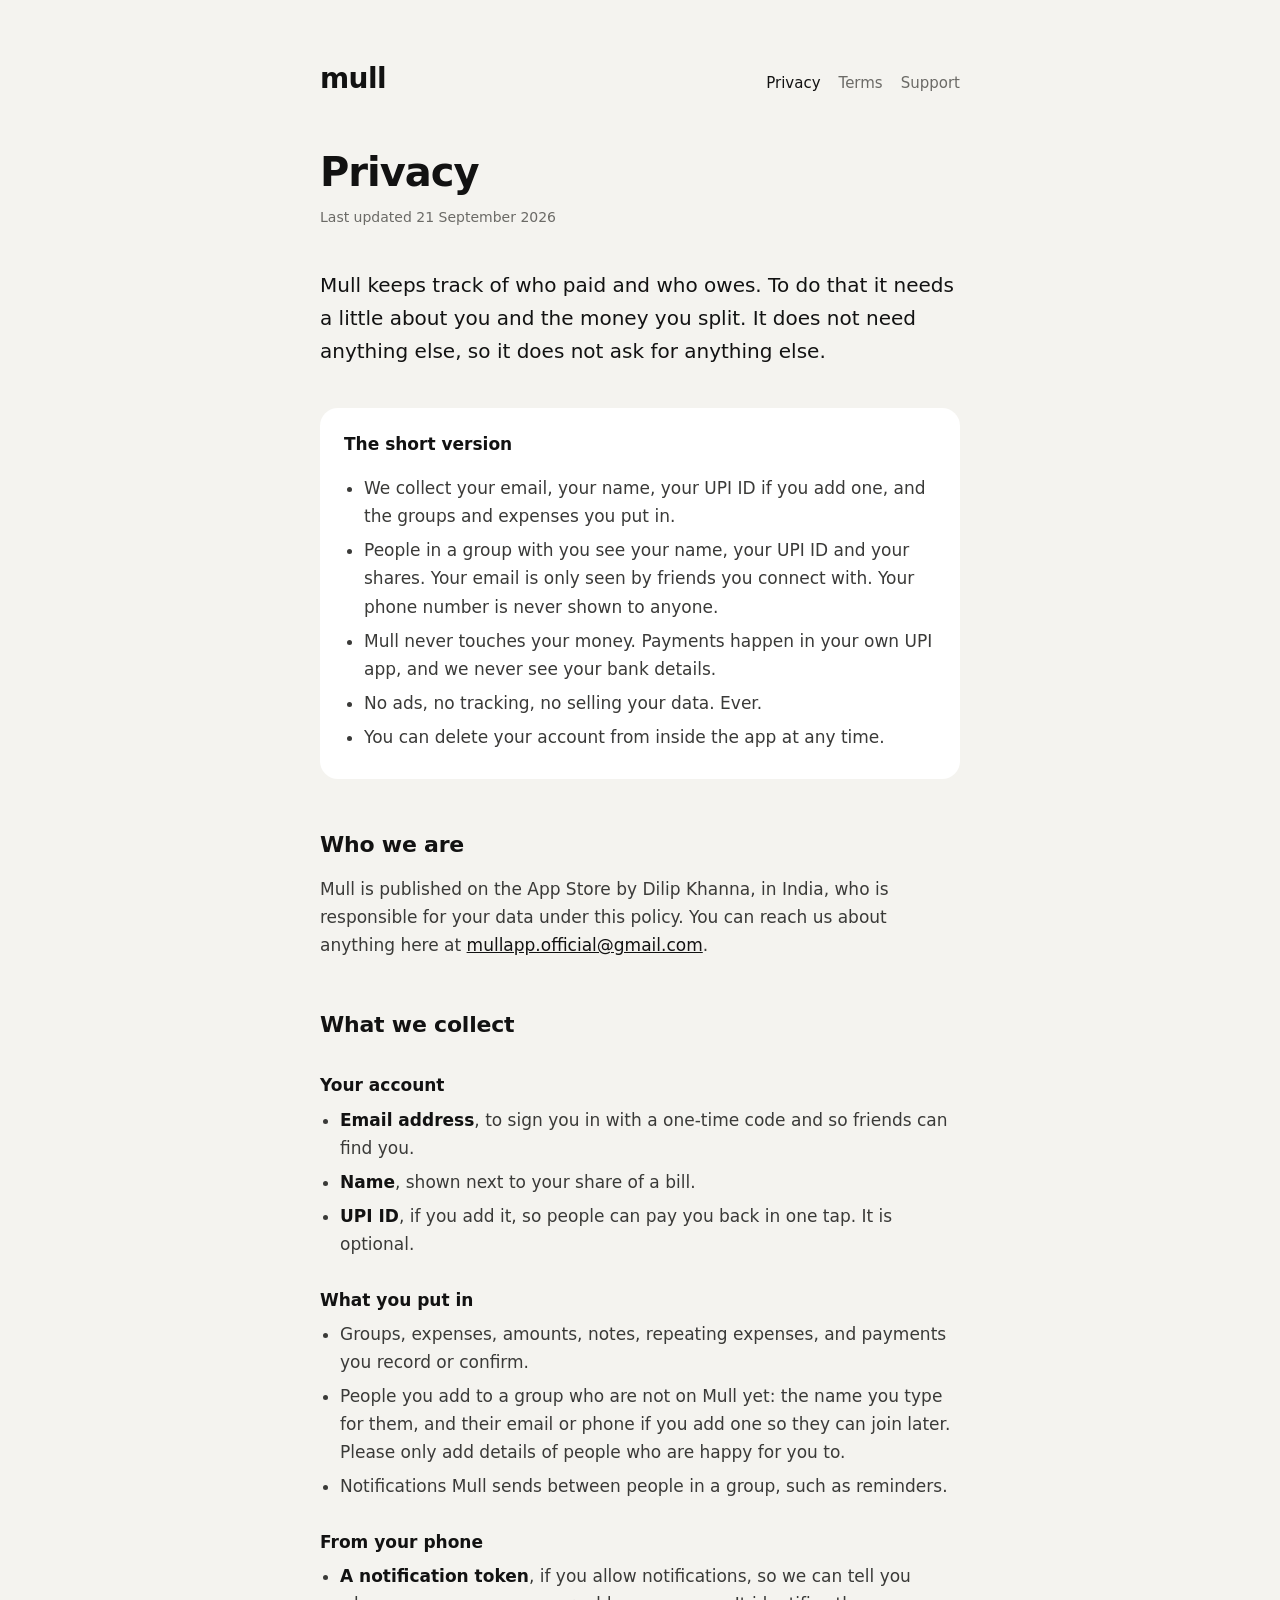
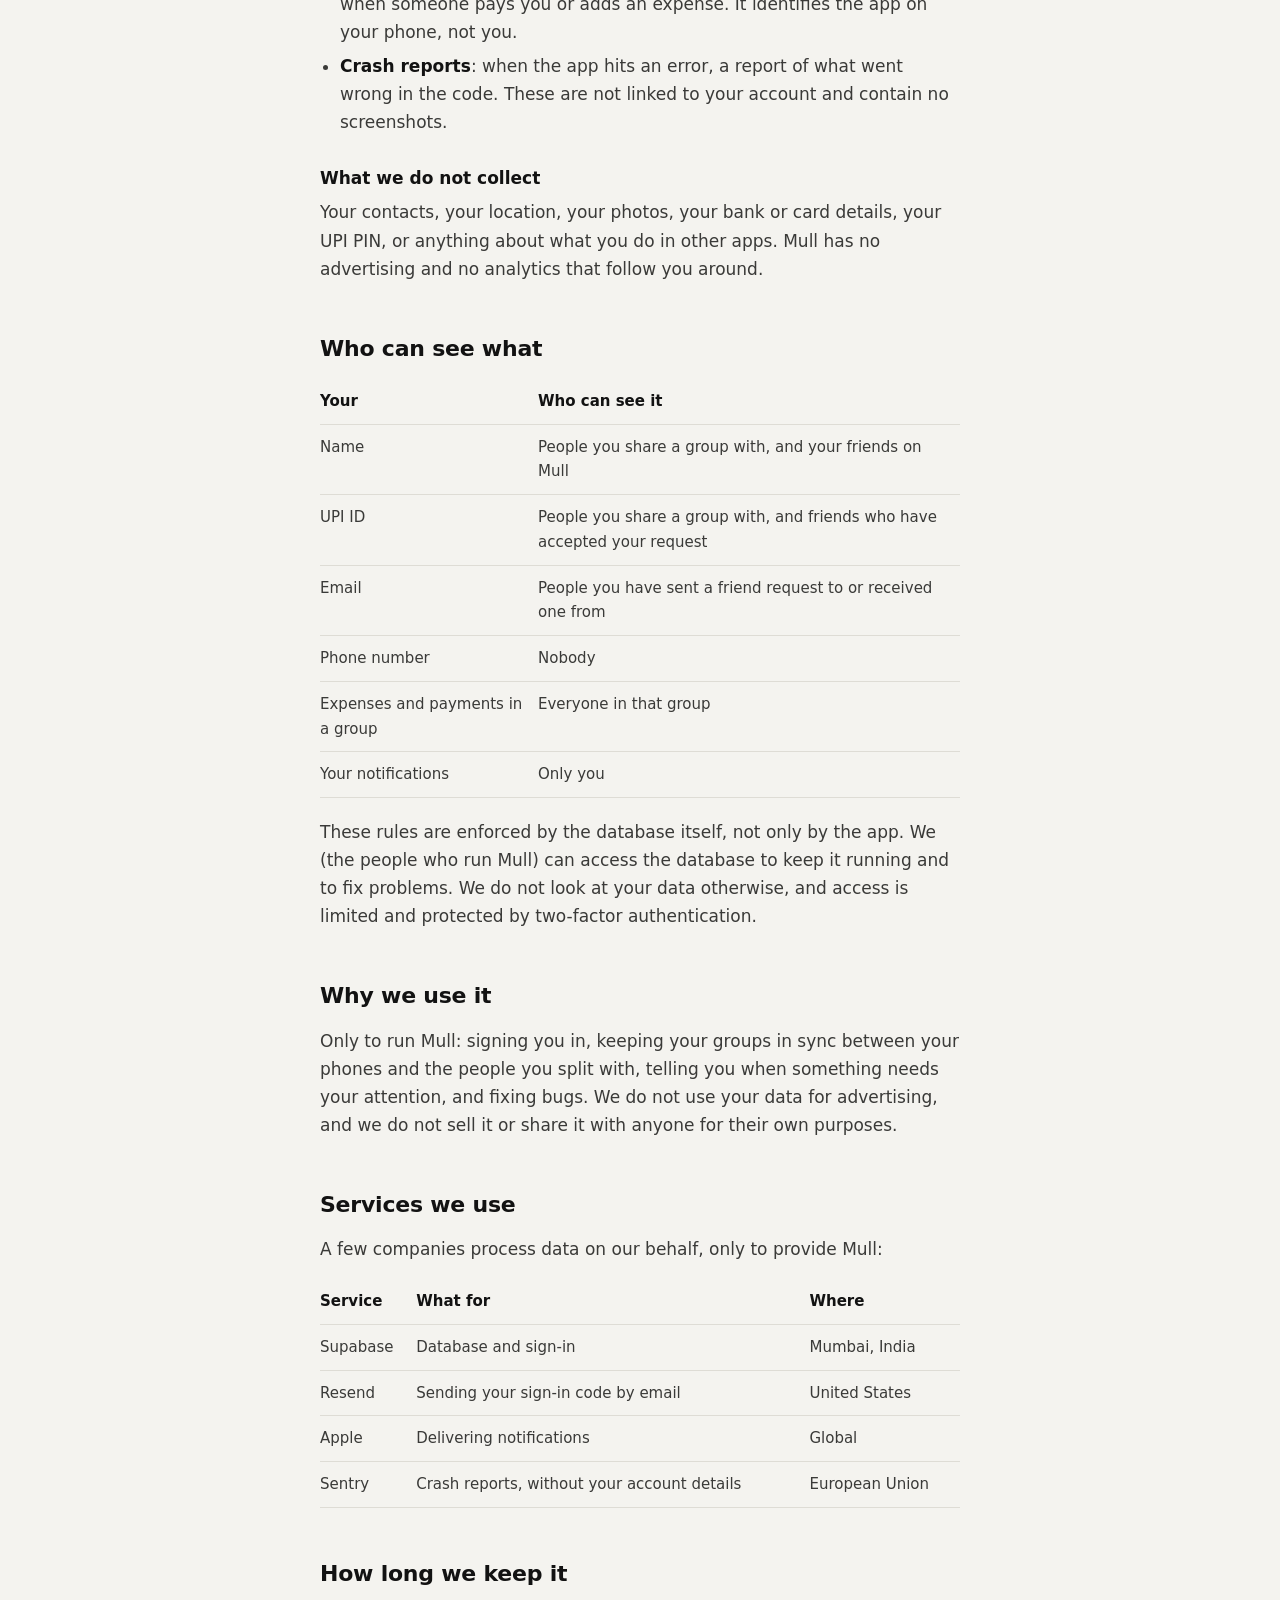
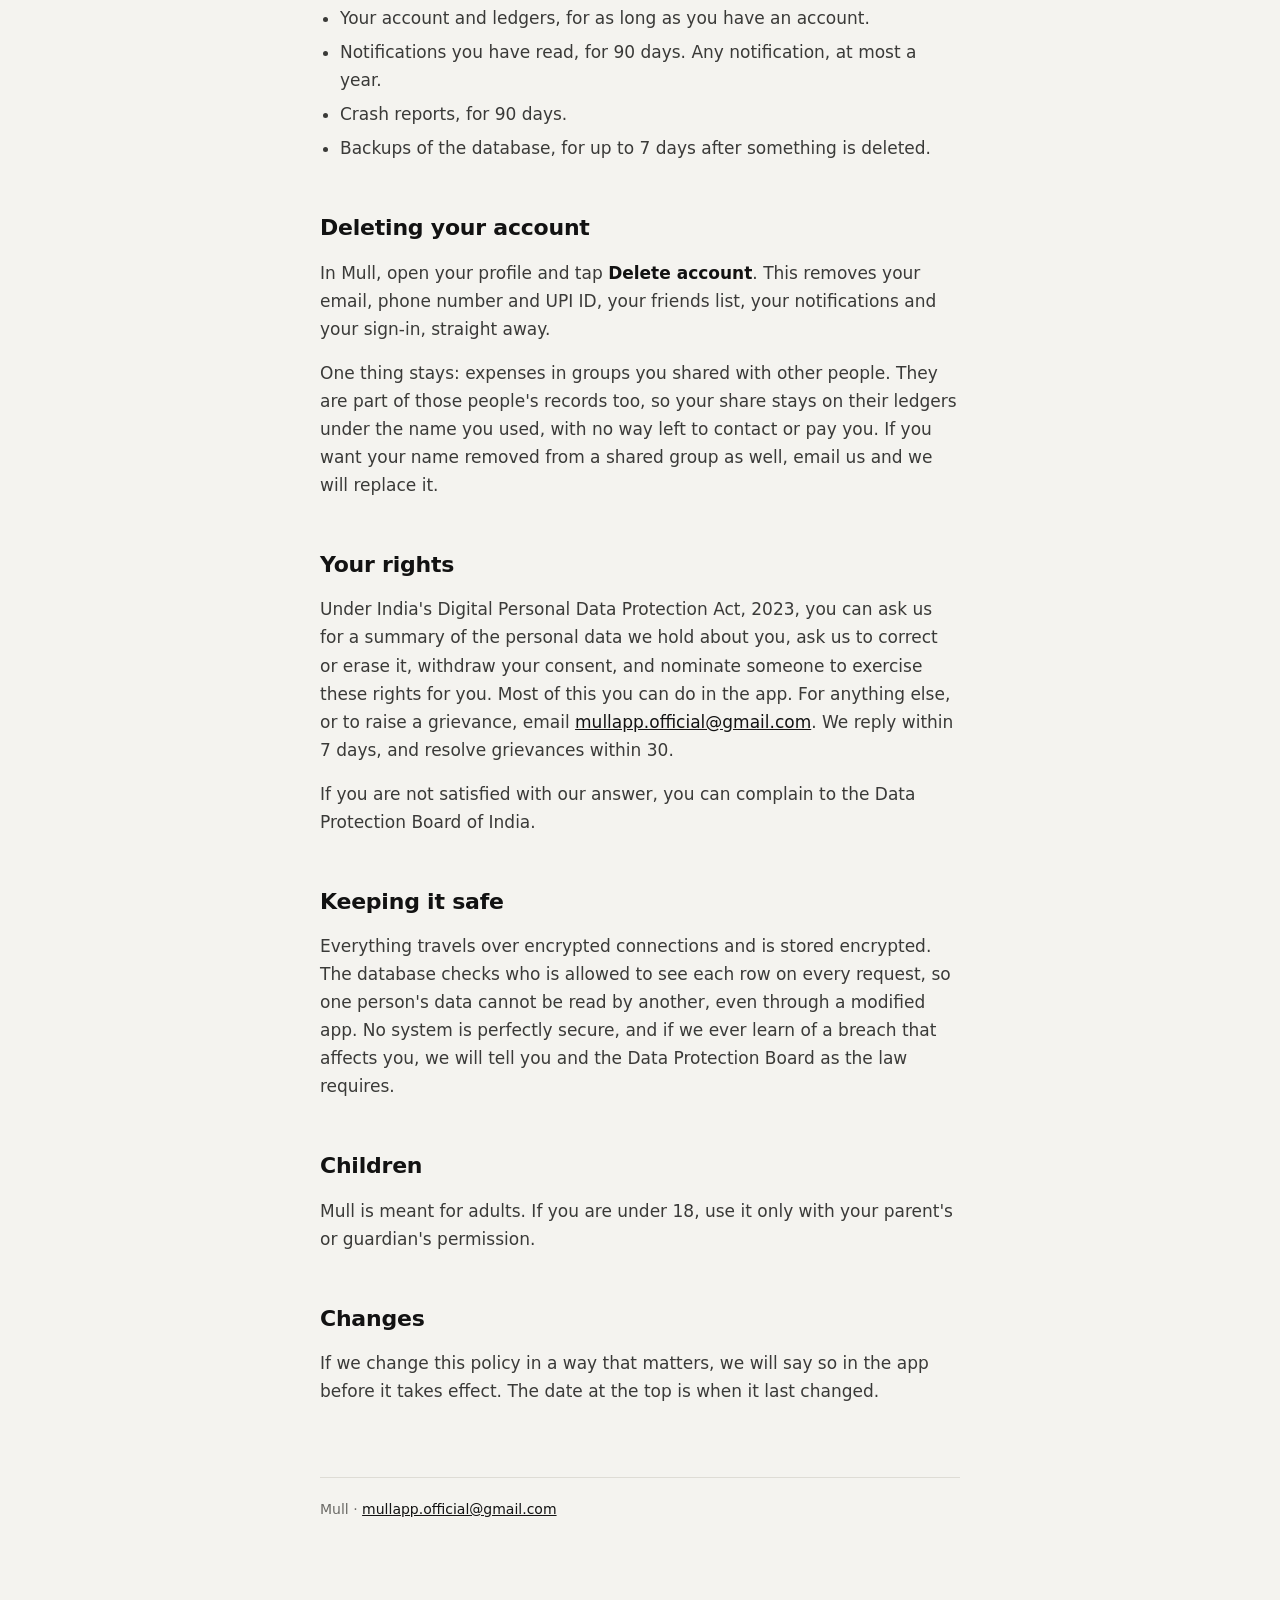
==== site/privacy.html @ 541d3b37 "Privacy pages, store listing, screenshots and release scripts site/: privacy policy, terms and suppo" ====
<!doctype html>
<html lang="en">
<head>
<meta charset="utf-8">
<meta name="viewport" content="width=device-width, initial-scale=1">
<title>Privacy · Mull</title>
<meta name="description" content="What Mull collects, who can see it, and how to delete it.">
<link rel="stylesheet" href="style.css">
</head>
<body>
<main>
<header>
  <a class="mark" href="index.html">mull</a>
  <nav><a href="privacy.html" aria-current="page">Privacy</a><a href="terms.html">Terms</a><a href="support.html">Support</a></nav>
</header>

<h1>Privacy</h1>
<p class="updated">Last updated 21 September 2026</p>

<p class="lede">Mull keeps track of who paid and who owes. To do that it needs a little about you and the money you split. It does not need anything else, so it does not ask for anything else.</p>

<div class="card">
<p><strong>The short version</strong></p>
<ul>
  <li>We collect your email, your name, your UPI ID if you add one, and the groups and expenses you put in.</li>
  <li>People in a group with you see your name, your UPI ID and your shares. Your email is only seen by friends you connect with. Your phone number is never shown to anyone.</li>
  <li>Mull never touches your money. Payments happen in your own UPI app, and we never see your bank details.</li>
  <li>No ads, no tracking, no selling your data. Ever.</li>
  <li>You can delete your account from inside the app at any time.</li>
</ul>
</div>

<h2>Who we are</h2>
<p>Mull is published on the App Store by Dilip Khanna, in India, who is responsible for your data under this policy. You can reach us about anything here at <a href="mailto:mullapp.official@gmail.com">mullapp.official@gmail.com</a>.</p>

<h2>What we collect</h2>
<h3>Your account</h3>
<ul>
  <li><strong>Email address</strong>, to sign you in with a one-time code and so friends can find you.</li>
  <li><strong>Name</strong>, shown next to your share of a bill.</li>
  <li><strong>UPI ID</strong>, if you add it, so people can pay you back in one tap. It is optional.</li>
</ul>
<h3>What you put in</h3>
<ul>
  <li>Groups, expenses, amounts, notes, repeating expenses, and payments you record or confirm.</li>
  <li>People you add to a group who are not on Mull yet: the name you type for them, and their email or phone if you add one so they can join later. Please only add details of people who are happy for you to.</li>
  <li>Notifications Mull sends between people in a group, such as reminders.</li>
</ul>
<h3>From your phone</h3>
<ul>
  <li><strong>A notification token</strong>, if you allow notifications, so we can tell you when someone pays you or adds an expense. It identifies the app on your phone, not you.</li>
  <li><strong>Crash reports</strong>: when the app hits an error, a report of what went wrong in the code. These are not linked to your account and contain no screenshots.</li>
</ul>
<h3>What we do not collect</h3>
<p>Your contacts, your location, your photos, your bank or card details, your UPI PIN, or anything about what you do in other apps. Mull has no advertising and no analytics that follow you around.</p>

<h2>Who can see what</h2>
<table>
  <tr><th>Your</th><th>Who can see it</th></tr>
  <tr><td>Name</td><td>People you share a group with, and your friends on Mull</td></tr>
  <tr><td>UPI ID</td><td>People you share a group with, and friends who have accepted your request</td></tr>
  <tr><td>Email</td><td>People you have sent a friend request to or received one from</td></tr>
  <tr><td>Phone number</td><td>Nobody</td></tr>
  <tr><td>Expenses and payments in a group</td><td>Everyone in that group</td></tr>
  <tr><td>Your notifications</td><td>Only you</td></tr>
</table>
<p>These rules are enforced by the database itself, not only by the app. We (the people who run Mull) can access the database to keep it running and to fix problems. We do not look at your data otherwise, and access is limited and protected by two-factor authentication.</p>

<h2>Why we use it</h2>
<p>Only to run Mull: signing you in, keeping your groups in sync between your phones and the people you split with, telling you when something needs your attention, and fixing bugs. We do not use your data for advertising, and we do not sell it or share it with anyone for their own purposes.</p>

<h2>Services we use</h2>
<p>A few companies process data on our behalf, only to provide Mull:</p>
<table>
  <tr><th>Service</th><th>What for</th><th>Where</th></tr>
  <tr><td>Supabase</td><td>Database and sign-in</td><td>Mumbai, India</td></tr>
  <tr><td>Resend</td><td>Sending your sign-in code by email</td><td>United States</td></tr>
  <tr><td>Apple</td><td>Delivering notifications</td><td>Global</td></tr>
  <tr><td>Sentry</td><td>Crash reports, without your account details</td><td>European Union</td></tr>
</table>

<h2>How long we keep it</h2>
<ul>
  <li>Your account and ledgers, for as long as you have an account.</li>
  <li>Notifications you have read, for 90 days. Any notification, at most a year.</li>
  <li>Crash reports, for 90 days.</li>
  <li>Backups of the database, for up to 7 days after something is deleted.</li>
</ul>

<h2 id="deleting-your-account">Deleting your account</h2>
<p>In Mull, open your profile and tap <strong>Delete account</strong>. This removes your email, phone number and UPI ID, your friends list, your notifications and your sign-in, straight away.</p>
<p>One thing stays: expenses in groups you shared with other people. They are part of those people's records too, so your share stays on their ledgers under the name you used, with no way left to contact or pay you. If you want your name removed from a shared group as well, email us and we will replace it.</p>

<h2>Your rights</h2>
<p>Under India's Digital Personal Data Protection Act, 2023, you can ask us for a summary of the personal data we hold about you, ask us to correct or erase it, withdraw your consent, and nominate someone to exercise these rights for you. Most of this you can do in the app. For anything else, or to raise a grievance, email <a href="mailto:mullapp.official@gmail.com">mullapp.official@gmail.com</a>. We reply within 7 days, and resolve grievances within 30.</p>
<p>If you are not satisfied with our answer, you can complain to the Data Protection Board of India.</p>

<h2>Keeping it safe</h2>
<p>Everything travels over encrypted connections and is stored encrypted. The database checks who is allowed to see each row on every request, so one person's data cannot be read by another, even through a modified app. No system is perfectly secure, and if we ever learn of a breach that affects you, we will tell you and the Data Protection Board as the law requires.</p>

<h2>Children</h2>
<p>Mull is meant for adults. If you are under 18, use it only with your parent's or guardian's permission.</p>

<h2>Changes</h2>
<p>If we change this policy in a way that matters, we will say so in the app before it takes effect. The date at the top is when it last changed.</p>

<footer>Mull · <a href="mailto:mullapp.official@gmail.com">mullapp.official@gmail.com</a></footer>
</main>
</body>
</html>
---- site/style.css ----
/* Mull's pages: the app's rules, on the web. Monochrome, no colour carrying
   meaning, dark first. */
:root {
  --screen: #f4f3ef; --ink: #121212; --ink2: #3a3a38; --ink3: #6b6a66; --rule: #dedcd5; --card: #ffffff;
}
@media (prefers-color-scheme: dark) {
  :root { --screen: #0e0e0d; --ink: #f2f1ec; --ink2: #c9c8c2; --ink3: #8f8e88; --rule: #2a2a28; --card: #171716; }
}
* { box-sizing: border-box; }
html { -webkit-text-size-adjust: 100%; }
body {
  margin: 0; background: var(--screen); color: var(--ink2);
  font: 17px/1.65 -apple-system, BlinkMacSystemFont, "Segoe UI", Inter, system-ui, sans-serif;
}
main { max-width: 680px; margin: 0 auto; padding: 56px 20px 96px; }
header { display: flex; align-items: baseline; justify-content: space-between; gap: 16px; margin-bottom: 48px; }
.mark { font-weight: 600; font-size: 28px; letter-spacing: -.02em; color: var(--ink); text-decoration: none; }
nav a { color: var(--ink3); text-decoration: none; margin-left: 18px; font-size: 15px; }
nav a:hover, nav a[aria-current] { color: var(--ink); }
h1 { color: var(--ink); font-size: 40px; line-height: 1.1; letter-spacing: -.025em; margin: 0 0 12px; font-weight: 600; }
.updated { color: var(--ink3); font-size: 14px; margin: 0 0 40px; }
.lede { font-size: 20px; color: var(--ink); margin: 0 0 40px; }
h2 { color: var(--ink); font-size: 22px; letter-spacing: -.01em; margin: 48px 0 12px; font-weight: 600; }
h3 { color: var(--ink); font-size: 17px; margin: 28px 0 6px; font-weight: 600; }
p, ul { margin: 0 0 16px; }
ul { padding-left: 20px; }
li { margin-bottom: 6px; }
strong { color: var(--ink); font-weight: 600; }
a { color: var(--ink); }
.card { background: var(--card); border-radius: 18px; padding: 22px 24px; margin: 24px 0; }
.card p:last-child, .card ul:last-child { margin-bottom: 0; }
table { width: 100%; border-collapse: collapse; margin: 8px 0 20px; font-size: 15px; }
th, td { text-align: left; padding: 10px 8px 10px 0; border-bottom: 1px solid var(--rule); vertical-align: top; }
th { color: var(--ink); font-weight: 600; }
footer { margin-top: 72px; padding-top: 20px; border-top: 1px solid var(--rule); color: var(--ink3); font-size: 14px; }
@media (max-width: 480px) {
  main { padding-top: 32px; }
  h1 { font-size: 32px; }
  header { flex-direction: column; gap: 8px; }
  nav a { margin: 0 18px 0 0; }
  table { font-size: 14px; }
}
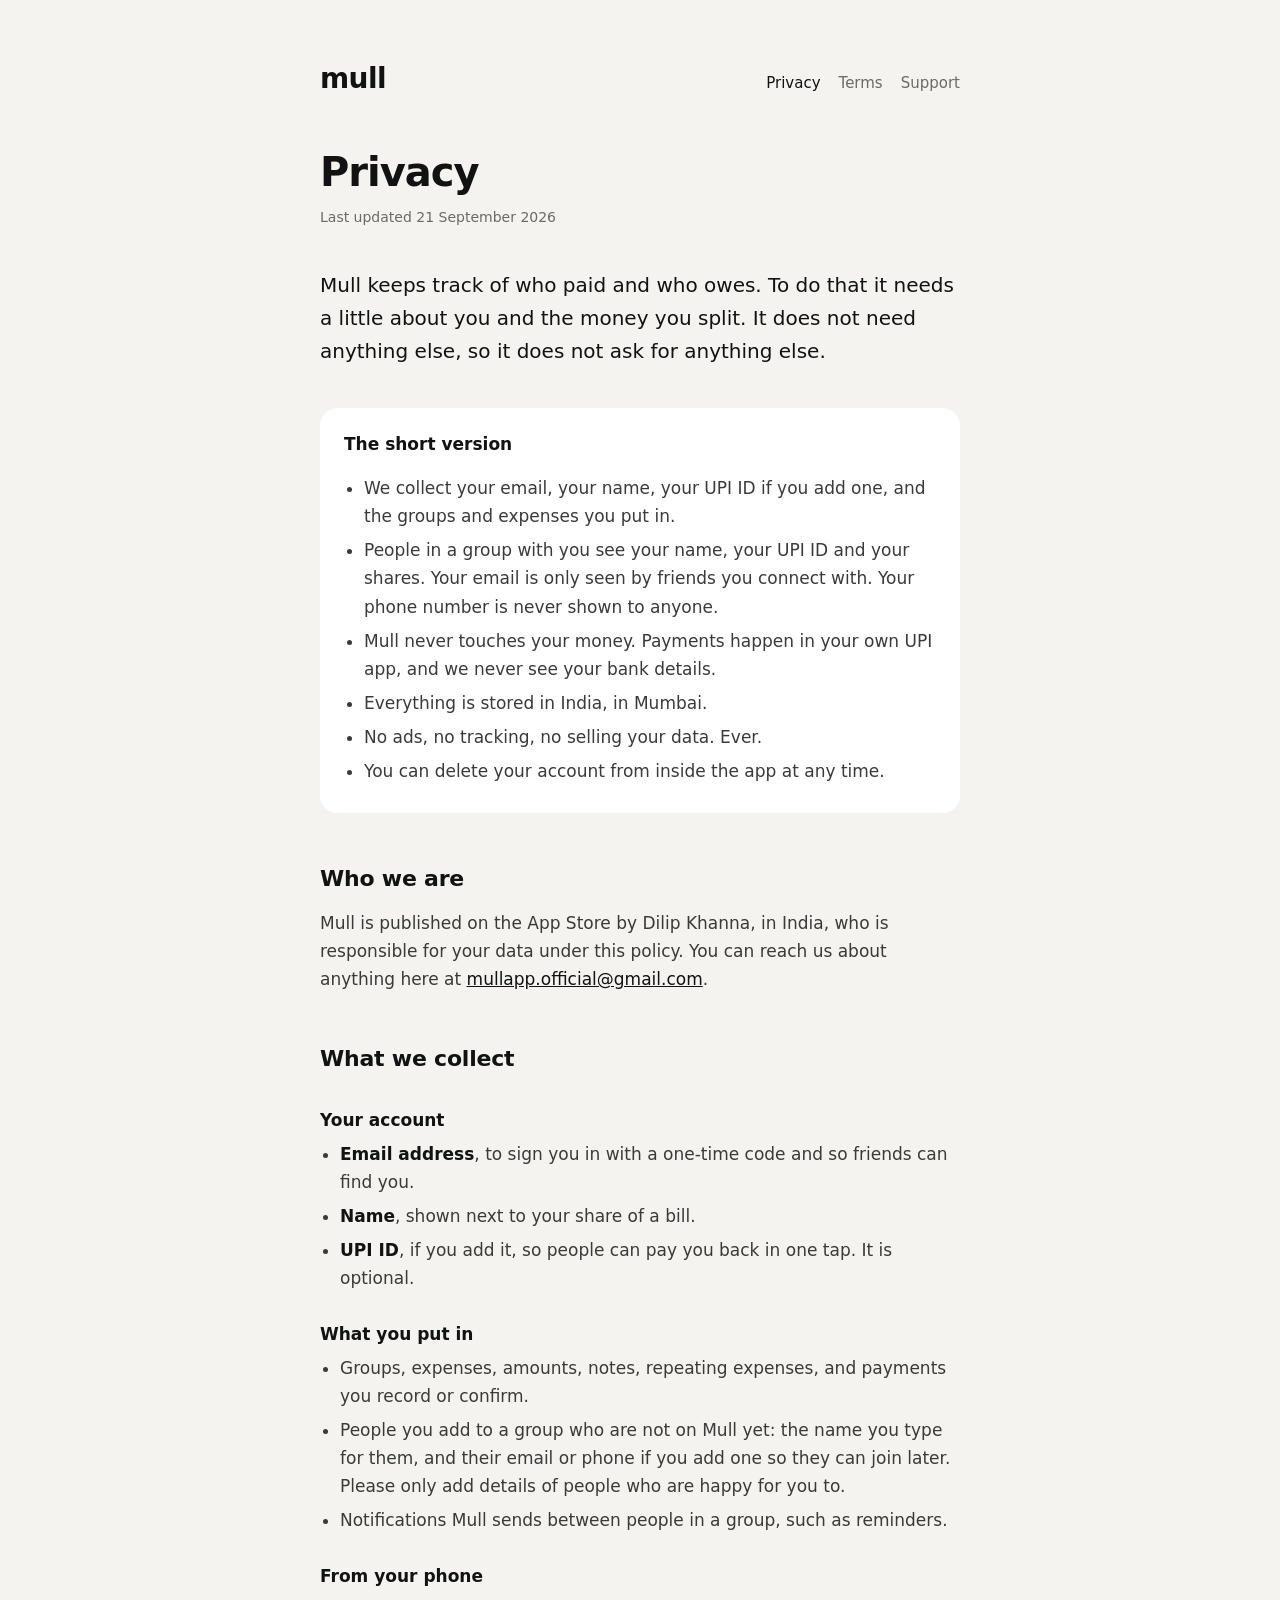
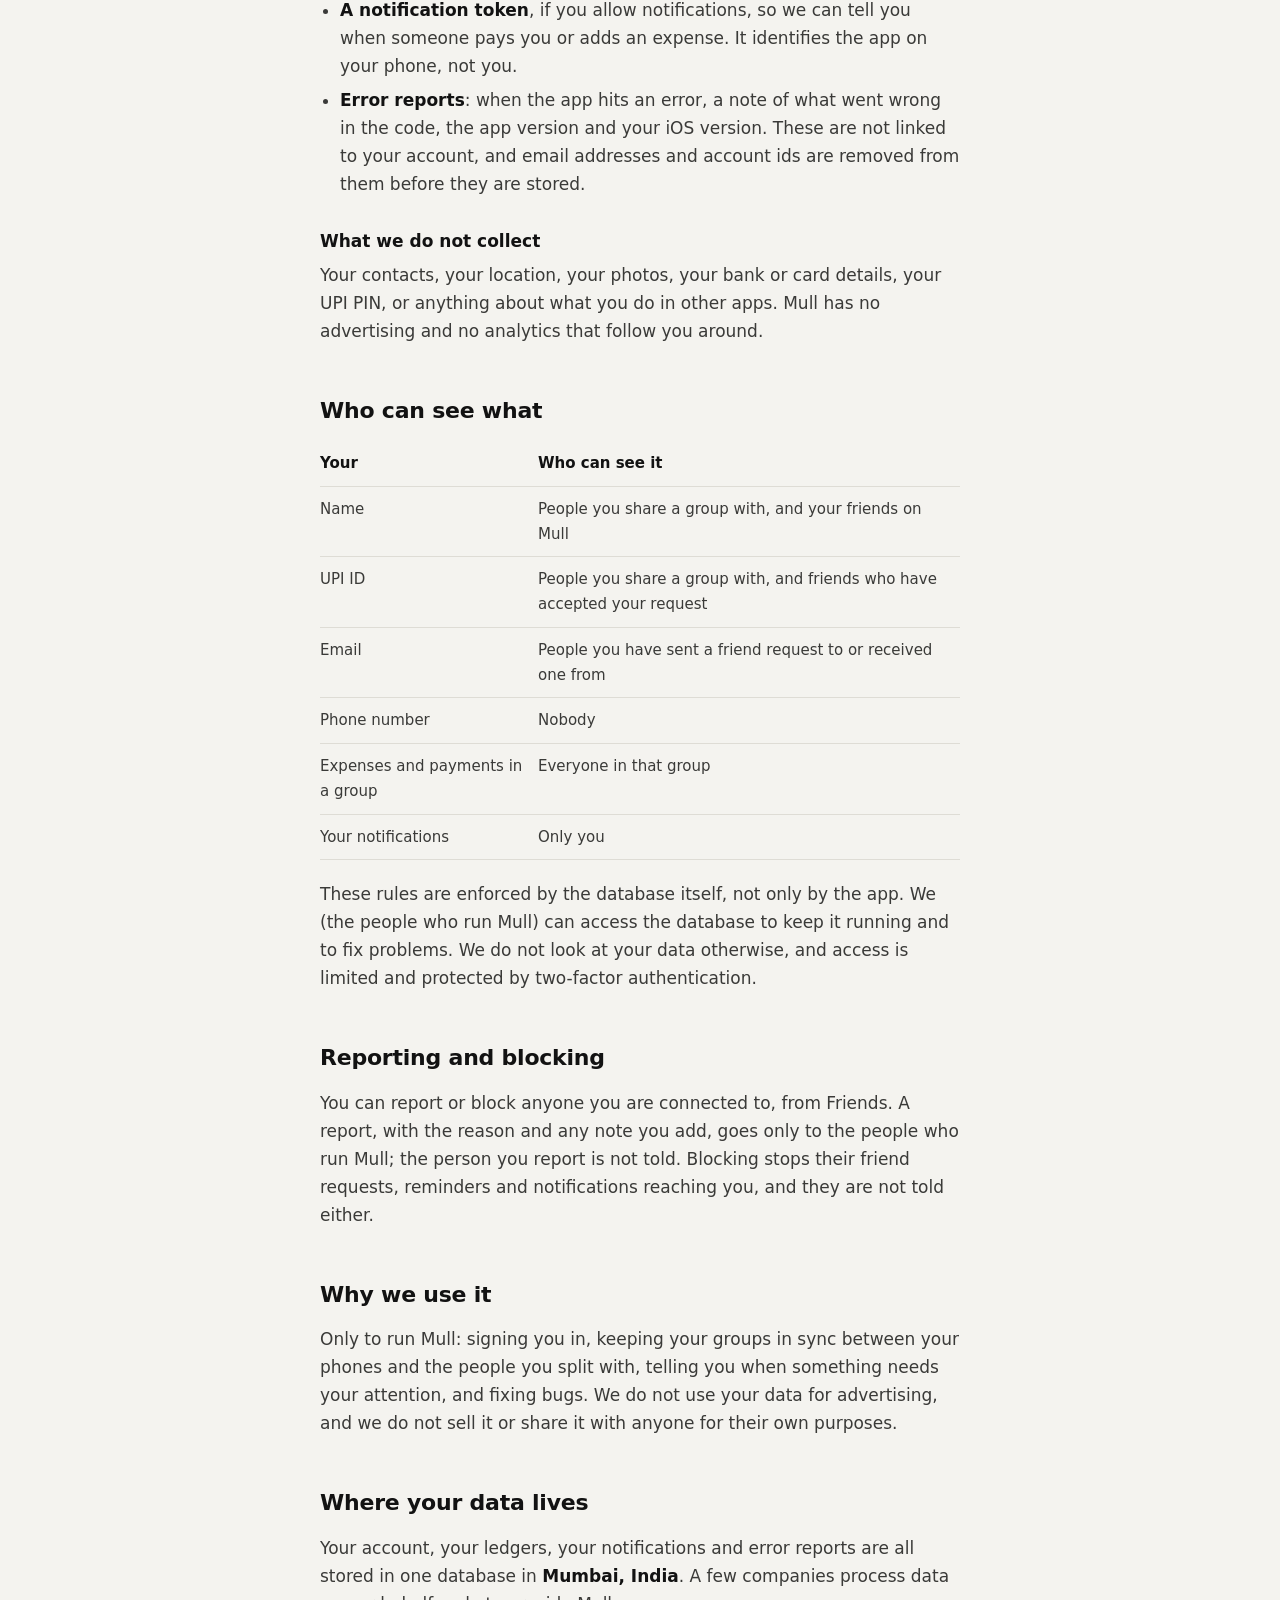
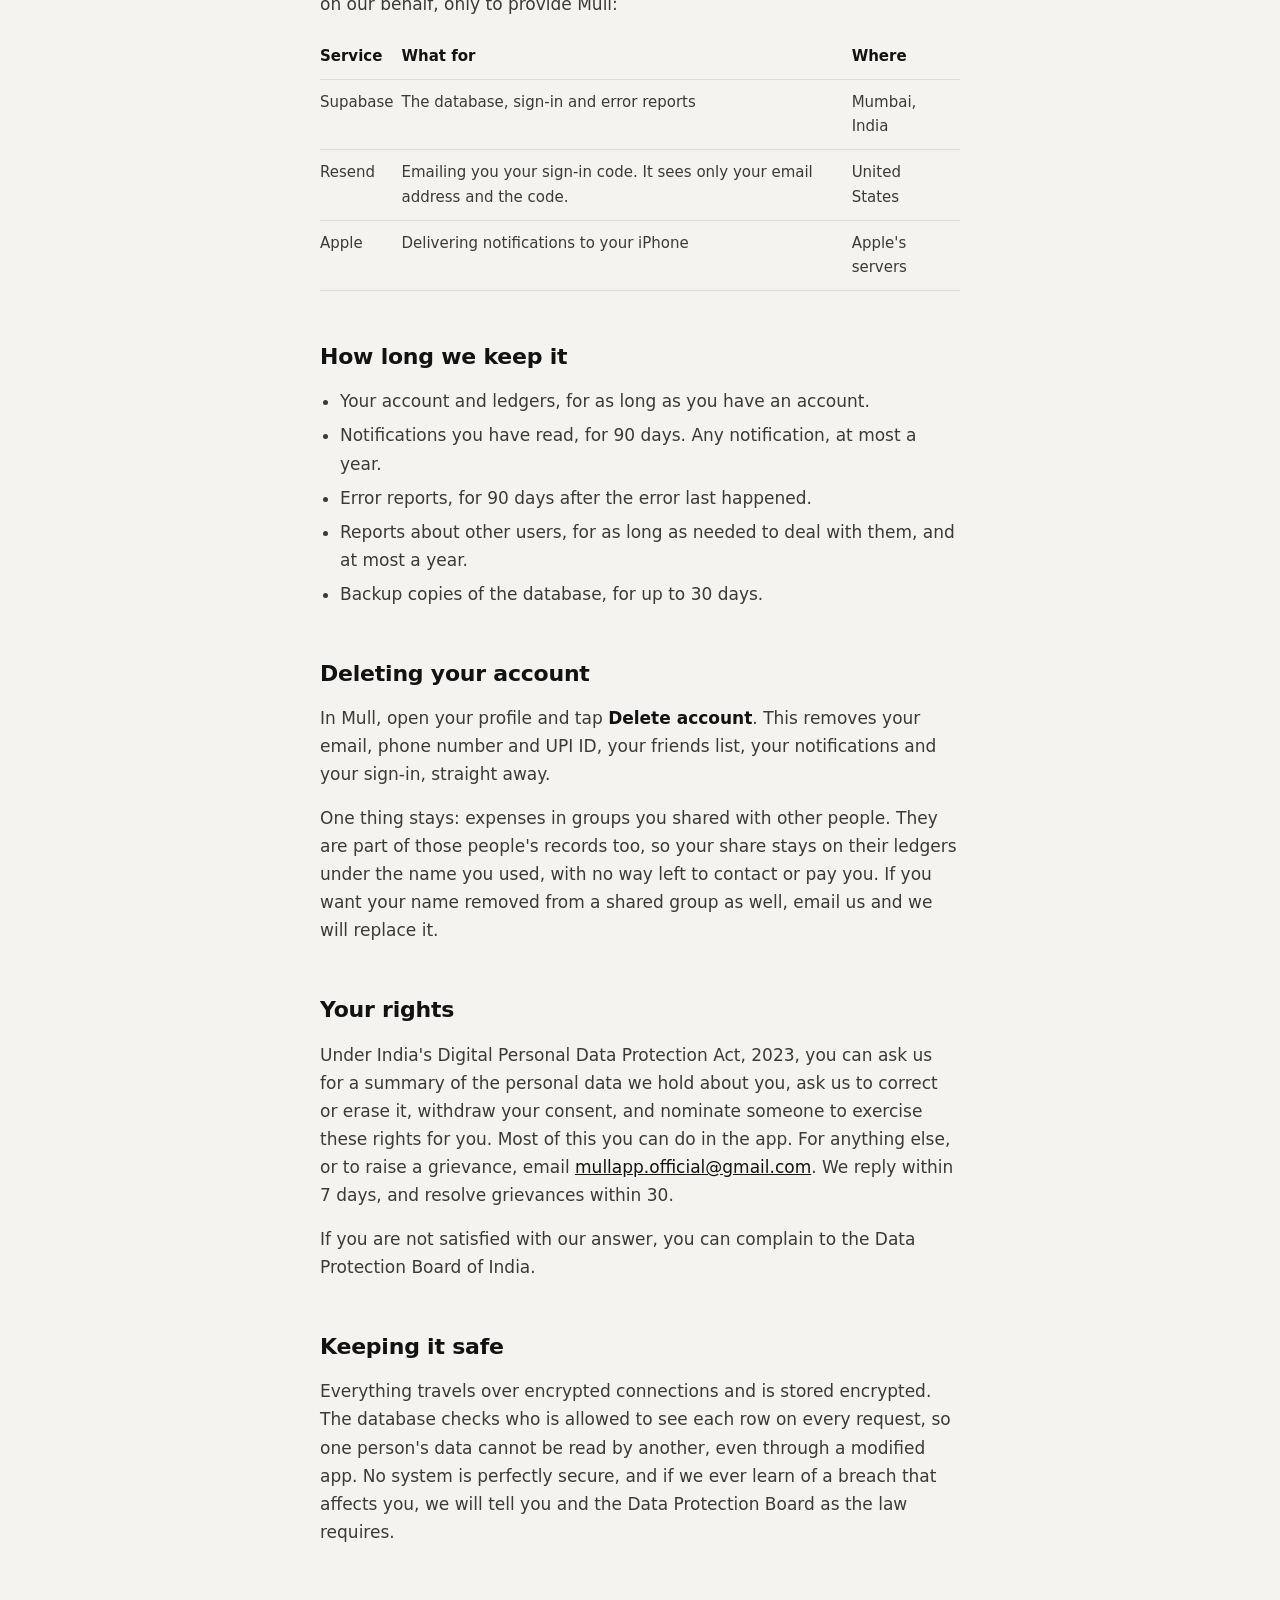
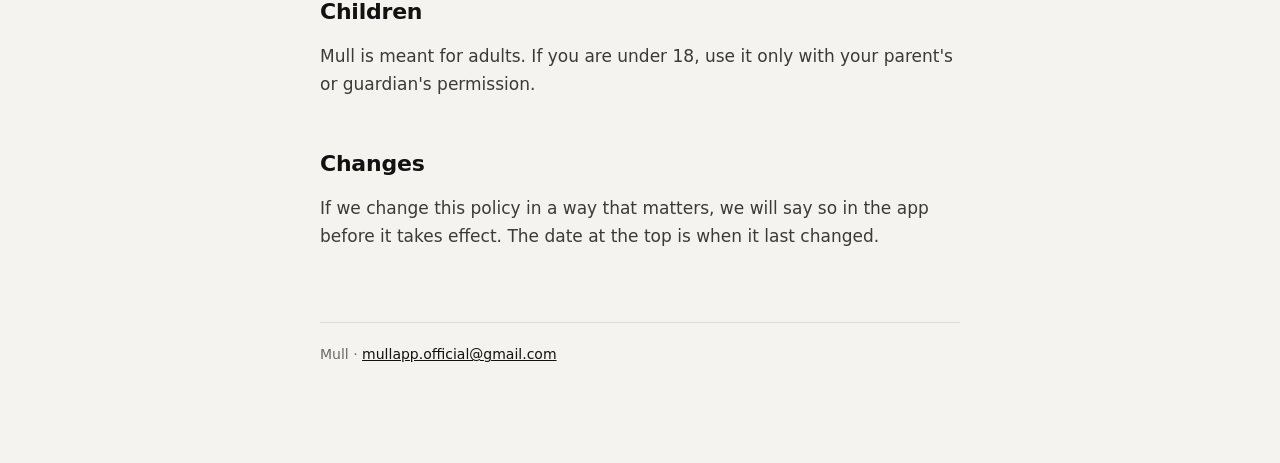
==== commit a30dcde8: "Report and block, errors kept in India, and a free-plan safety net Friends -> ... -> Report / Block." ====
--- a/site/privacy.html
+++ b/site/privacy.html
@@ -25,6 +25,7 @@
   <li>We collect your email, your name, your UPI ID if you add one, and the groups and expenses you put in.</li>
   <li>People in a group with you see your name, your UPI ID and your shares. Your email is only seen by friends you connect with. Your phone number is never shown to anyone.</li>
   <li>Mull never touches your money. Payments happen in your own UPI app, and we never see your bank details.</li>
+  <li>Everything is stored in India, in Mumbai.</li>
   <li>No ads, no tracking, no selling your data. Ever.</li>
   <li>You can delete your account from inside the app at any time.</li>
 </ul>
@@ -49,7 +50,7 @@
 <h3>From your phone</h3>
 <ul>
   <li><strong>A notification token</strong>, if you allow notifications, so we can tell you when someone pays you or adds an expense. It identifies the app on your phone, not you.</li>
-  <li><strong>Crash reports</strong>: when the app hits an error, a report of what went wrong in the code. These are not linked to your account and contain no screenshots.</li>
+  <li><strong>Error reports</strong>: when the app hits an error, a note of what went wrong in the code, the app version and your iOS version. These are not linked to your account, and email addresses and account ids are removed from them before they are stored.</li>
 </ul>
 <h3>What we do not collect</h3>
 <p>Your contacts, your location, your photos, your bank or card details, your UPI PIN, or anything about what you do in other apps. Mull has no advertising and no analytics that follow you around.</p>
@@ -66,25 +67,28 @@
 </table>
 <p>These rules are enforced by the database itself, not only by the app. We (the people who run Mull) can access the database to keep it running and to fix problems. We do not look at your data otherwise, and access is limited and protected by two-factor authentication.</p>
 
+<h2>Reporting and blocking</h2>
+<p>You can report or block anyone you are connected to, from Friends. A report, with the reason and any note you add, goes only to the people who run Mull; the person you report is not told. Blocking stops their friend requests, reminders and notifications reaching you, and they are not told either.</p>
+
 <h2>Why we use it</h2>
 <p>Only to run Mull: signing you in, keeping your groups in sync between your phones and the people you split with, telling you when something needs your attention, and fixing bugs. We do not use your data for advertising, and we do not sell it or share it with anyone for their own purposes.</p>
 
-<h2>Services we use</h2>
-<p>A few companies process data on our behalf, only to provide Mull:</p>
+<h2>Where your data lives</h2>
+<p>Your account, your ledgers, your notifications and error reports are all stored in one database in <strong>Mumbai, India</strong>. A few companies process data on our behalf, only to provide Mull:</p>
 <table>
   <tr><th>Service</th><th>What for</th><th>Where</th></tr>
-  <tr><td>Supabase</td><td>Database and sign-in</td><td>Mumbai, India</td></tr>
-  <tr><td>Resend</td><td>Sending your sign-in code by email</td><td>United States</td></tr>
-  <tr><td>Apple</td><td>Delivering notifications</td><td>Global</td></tr>
-  <tr><td>Sentry</td><td>Crash reports, without your account details</td><td>European Union</td></tr>
+  <tr><td>Supabase</td><td>The database, sign-in and error reports</td><td>Mumbai, India</td></tr>
+  <tr><td>Resend</td><td>Emailing you your sign-in code. It sees only your email address and the code.</td><td>United States</td></tr>
+  <tr><td>Apple</td><td>Delivering notifications to your iPhone</td><td>Apple's servers</td></tr>
 </table>
 
 <h2>How long we keep it</h2>
 <ul>
   <li>Your account and ledgers, for as long as you have an account.</li>
   <li>Notifications you have read, for 90 days. Any notification, at most a year.</li>
-  <li>Crash reports, for 90 days.</li>
-  <li>Backups of the database, for up to 7 days after something is deleted.</li>
+  <li>Error reports, for 90 days after the error last happened.</li>
+  <li>Reports about other users, for as long as needed to deal with them, and at most a year.</li>
+  <li>Backup copies of the database, for up to 30 days.</li>
 </ul>
 
 <h2 id="deleting-your-account">Deleting your account</h2>
